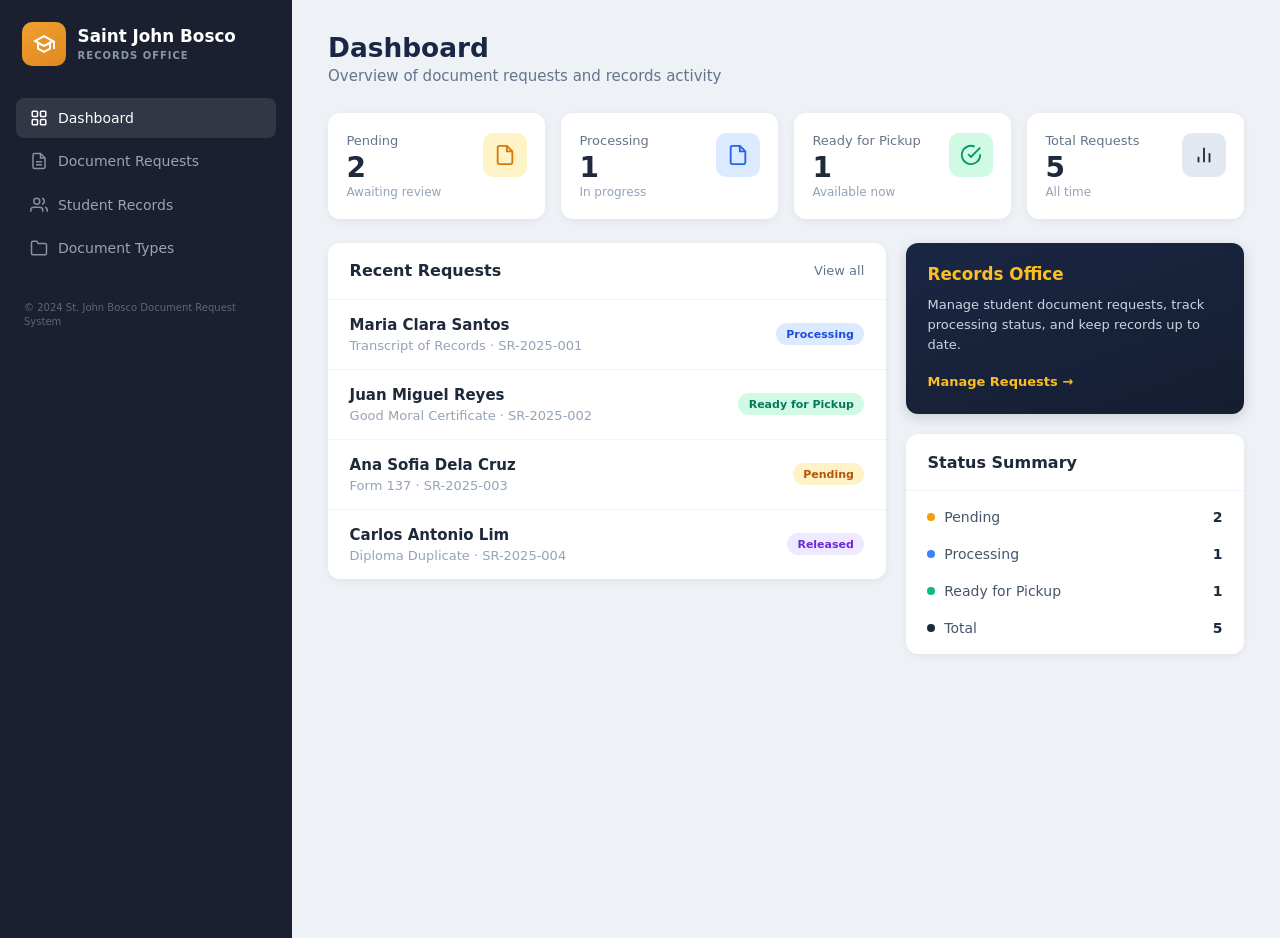
==== dashboard.html @ 3732a853 "Add files via upload" ====
<!DOCTYPE html>
<html lang="en">
<head>
  <meta charset="UTF-8">
  <meta name="viewport" content="width=device-width, initial-scale=1.0">
  <title>Dashboard — Saint John Bosco</title>
  <link rel="stylesheet" href="dashboard.css">
</head>
<body class="dashboard-body">
  <aside class="sidebar">
    <a href="dashboard.html" class="sidebar-brand" aria-label="Saint John Bosco home">
      <span class="sidebar-brand__icon">
        <svg viewBox="0 0 24 24" fill="currentColor" aria-hidden="true">
          <path d="M12 3L1 9l4 2.18v6L12 21l7-3.82v-6l2-1.09V17h2V9L12 3zm6.82 6L12 12.72 5.18 9 12 5.28 18.82 9zM17 15.99l-5 2.73-5-2.73v-3.36L12 15l5-2.37v3.36z"/>
        </svg>
      </span>
      <span>
        <span class="sidebar-brand__title">Saint John Bosco</span>
        <span class="sidebar-brand__subtitle">RECORDS OFFICE</span>
      </span>
    </a>

    <nav aria-label="Main navigation">
      <ul class="sidebar-nav">
        <li>
          <a class="sidebar-nav__link sidebar-nav__link--active" href="dashboard.html">
            <svg viewBox="0 0 24 24" fill="none" stroke="currentColor" stroke-width="2" aria-hidden="true">
              <rect x="3" y="3" width="7" height="7" rx="1"/><rect x="14" y="3" width="7" height="7" rx="1"/>
              <rect x="3" y="14" width="7" height="7" rx="1"/><rect x="14" y="14" width="7" height="7" rx="1"/>
            </svg>
            Dashboard
          </a>
        </li>
        <li>
          <a class="sidebar-nav__link" href="document-request.html">
            <svg viewBox="0 0 24 24" fill="none" stroke="currentColor" stroke-width="2" aria-hidden="true">
              <path d="M14 2H6a2 2 0 0 0-2 2v16a2 2 0 0 0 2 2h12a2 2 0 0 0 2-2V8z"/>
              <polyline points="14 2 14 8 20 8"/><line x1="16" y1="13" x2="8" y2="13"/><line x1="16" y1="17" x2="8" y2="17"/>
            </svg>
            Document Requests
          </a>
        </li>
        <li>
          <a class="sidebar-nav__link" href="student-records.html">
            <svg viewBox="0 0 24 24" fill="none" stroke="currentColor" stroke-width="2" aria-hidden="true">
              <path d="M17 21v-2a4 4 0 0 0-4-4H5a4 4 0 0 0-4 4v2"/><circle cx="9" cy="7" r="4"/>
              <path d="M23 21v-2a4 4 0 0 0-3-3.87"/><path d="M16 3.13a4 4 0 0 1 0 7.75"/>
            </svg>
            Student Records
          </a>
        </li>
        <li>
          <a class="sidebar-nav__link" href="document-types.html">
            <svg viewBox="0 0 24 24" fill="none" stroke="currentColor" stroke-width="2" aria-hidden="true">
              <path d="M22 19a2 2 0 0 1-2 2H4a2 2 0 0 1-2-2V5a2 2 0 0 1 2-2h5l2 3h9a2 2 0 0 1 2 2z"/>
            </svg>
            Document Types
          </a>
        </li>
      </ul>
    </nav>

    <p class="sidebar-footer">© 2024 St. John Bosco Document Request System</p>
  </aside>

  <div class="dashboard-shell">
    <main class="dashboard-main">
      <div class="dashboard-main__inner">
        <h1 class="dashboard-main__heading">Dashboard</h1>
        <p class="dashboard-main__lead">Overview of document requests and records activity</p>

        <div class="stat-cards">
          <article class="stat-card">
            <div>
              <p class="stat-card__label">Pending</p>
              <p class="stat-card__value">2</p>
              <p class="stat-card__hint">Awaiting review</p>
            </div>
            <span class="stat-card__icon stat-card__icon--pending" aria-hidden="true">
              <svg viewBox="0 0 24 24" fill="none" stroke="currentColor" stroke-width="2">
                <path d="M14 2H6a2 2 0 0 0-2 2v16a2 2 0 0 0 2 2h12a2 2 0 0 0 2-2V8z"/><polyline points="14 2 14 8 20 8"/>
              </svg>
            </span>
          </article>
          <article class="stat-card">
            <div>
              <p class="stat-card__label">Processing</p>
              <p class="stat-card__value">1</p>
              <p class="stat-card__hint">In progress</p>
            </div>
            <span class="stat-card__icon stat-card__icon--processing" aria-hidden="true">
              <svg viewBox="0 0 24 24" fill="none" stroke="currentColor" stroke-width="2">
                <path d="M14 2H6a2 2 0 0 0-2 2v16a2 2 0 0 0 2 2h12a2 2 0 0 0 2-2V8z"/><polyline points="14 2 14 8 20 8"/>
              </svg>
            </span>
          </article>
          <article class="stat-card">
            <div>
              <p class="stat-card__label">Ready for Pickup</p>
              <p class="stat-card__value">1</p>
              <p class="stat-card__hint">Available now</p>
            </div>
            <span class="stat-card__icon stat-card__icon--ready" aria-hidden="true">
              <svg viewBox="0 0 24 24" fill="none" stroke="currentColor" stroke-width="2">
                <path d="M22 11.08V12a10 10 0 1 1-5.93-9.14"/><polyline points="22 4 12 14.01 9 11.01"/>
              </svg>
            </span>
          </article>
          <article class="stat-card">
            <div>
              <p class="stat-card__label">Total Requests</p>
              <p class="stat-card__value">5</p>
              <p class="stat-card__hint">All time</p>
            </div>
            <span class="stat-card__icon stat-card__icon--total" aria-hidden="true">
              <svg viewBox="0 0 24 24" fill="none" stroke="currentColor" stroke-width="2">
                <line x1="18" y1="20" x2="18" y2="10"/><line x1="12" y1="20" x2="12" y2="4"/><line x1="6" y1="20" x2="6" y2="14"/>
              </svg>
            </span>
          </article>
        </div>

        <div class="dashboard-grid">
          <section class="card" aria-labelledby="recent-heading">
            <div class="card__header">
              <h2 id="recent-heading" class="card__title">Recent Requests</h2>
              <a class="card__link" href="document-request.html">View all</a>
            </div>
            <ul class="request-list">
              <li class="request-list__item">
                <div>
                  <p class="request-list__name">Maria Clara Santos</p>
                  <p class="request-list__meta">Transcript of Records · SR-2025-001</p>
                </div>
                <span class="badge badge--processing">Processing</span>
              </li>
              <li class="request-list__item">
                <div>
                  <p class="request-list__name">Juan Miguel Reyes</p>
                  <p class="request-list__meta">Good Moral Certificate · SR-2025-002</p>
                </div>
                <span class="badge badge--ready">Ready for Pickup</span>
              </li>
              <li class="request-list__item">
                <div>
                  <p class="request-list__name">Ana Sofia Dela Cruz</p>
                  <p class="request-list__meta">Form 137 · SR-2025-003</p>
                </div>
                <span class="badge badge--pending">Pending</span>
              </li>
              <li class="request-list__item">
                <div>
                  <p class="request-list__name">Carlos Antonio Lim</p>
                  <p class="request-list__meta">Diploma Duplicate · SR-2025-004</p>
                </div>
                <span class="badge badge--released">Released</span>
              </li>
            </ul>
          </section>

          <div class="dashboard-aside">
            <section class="cta-card" aria-labelledby="records-heading">
              <h2 id="records-heading" class="cta-card__title">Records Office</h2>
              <p class="cta-card__text">Manage student document requests, track processing status, and keep records up to date.</p>
              <a class="cta-card__link" href="document-request.html">Manage Requests →</a>
            </section>

            <section class="card" aria-labelledby="summary-heading">
              <div class="card__header">
                <h2 id="summary-heading" class="card__title">Status Summary</h2>
              </div>
              <ul class="summary-list">
                <li class="summary-list__item">
                  <span class="summary-list__left">
                    <span class="summary-dot summary-dot--pending" aria-hidden="true"></span>
                    Pending
                  </span>
                  <span class="summary-list__count">2</span>
                </li>
                <li class="summary-list__item">
                  <span class="summary-list__left">
                    <span class="summary-dot summary-dot--processing" aria-hidden="true"></span>
                    Processing
                  </span>
                  <span class="summary-list__count">1</span>
                </li>
                <li class="summary-list__item">
                  <span class="summary-list__left">
                    <span class="summary-dot summary-dot--ready" aria-hidden="true"></span>
                    Ready for Pickup
                  </span>
                  <span class="summary-list__count">1</span>
                </li>
                <li class="summary-list__item">
                  <span class="summary-list__left">
                    <span class="summary-dot summary-dot--total" aria-hidden="true"></span>
                    Total
                  </span>
                  <span class="summary-list__count">5</span>
                </li>
              </ul>
            </section>
          </div>
        </div>
      </div>
    </main>
  </div>
</body>
</html>
---- dashboard.css ----
.visually-hidden {
  position: absolute;
  width: 1px;
  height: 1px;
  padding: 0;
  margin: -1px;
  overflow: hidden;
  clip: rect(0, 0, 0, 0);
  white-space: nowrap;
  border: 0;
}

.dashboard-body {
  margin: 0;
  min-height: 100vh;
  display: flex;
  font-family: system-ui, -apple-system, "Segoe UI", Roboto, Helvetica, Arial, sans-serif;
  background-color: #eef1f6;
  color: #1e293b;
}

.dashboard-shell {
  flex: 1;
  display: flex;
  flex-direction: column;
  min-width: 0;
  min-height: 100vh;
}

/* —— Sidebar —— */
.sidebar {
  width: 260px;
  flex-shrink: 0;
  display: flex;
  flex-direction: column;
  min-height: 100vh;
  padding: 1.35rem 1rem 1rem;
  background-color: #1a2030;
  position: sticky;
  top: 0;
  align-self: flex-start;
}

.sidebar-brand {
  display: flex;
  align-items: center;
  gap: 0.75rem;
  margin-bottom: 2rem;
  padding: 0 0.35rem;
  text-decoration: none;
  color: inherit;
}

.sidebar-brand__icon {
  display: flex;
  align-items: center;
  justify-content: center;
  width: 44px;
  height: 44px;
  flex-shrink: 0;
  background: linear-gradient(145deg, #f0a030 0%, #e08820 100%);
  border-radius: 10px;
  color: #ffffff;
}

.sidebar-brand__icon svg {
  width: 24px;
  height: 24px;
}

.sidebar-brand__title {
  display: block;
  font-size: 1.05rem;
  font-weight: 700;
  color: #ffffff;
  line-height: 1.25;
}

.sidebar-brand__subtitle {
  display: block;
  margin-top: 0.15rem;
  font-size: 0.625rem;
  font-weight: 600;
  letter-spacing: 0.1em;
  color: #8b95a8;
}

.sidebar-nav {
  display: flex;
  flex-direction: column;
  gap: 0.2rem;
  margin: 0;
  padding: 0;
  list-style: none;
  flex: 1;
}

.sidebar-nav__link {
  display: flex;
  align-items: center;
  gap: 0.65rem;
  padding: 0.7rem 0.85rem;
  font-size: 0.875rem;
  font-weight: 500;
  color: #9aa3b5;
  text-decoration: none;
  border-radius: 8px;
  transition: background-color 0.15s ease, color 0.15s ease;
}

.sidebar-nav__link svg {
  width: 18px;
  height: 18px;
  flex-shrink: 0;
  opacity: 0.85;
}

.sidebar-nav__link:hover {
  background-color: rgba(255, 255, 255, 0.06);
  color: #e2e8f0;
}

.sidebar-nav__link--active {
  background-color: rgba(255, 255, 255, 0.1);
  color: #ffffff;
}

.sidebar-nav__link--active svg {
  opacity: 1;
}

.sidebar-footer {
  margin: 2rem 0 0;
  padding: 0 0.5rem;
  font-size: 0.625rem;
  line-height: 1.45;
  color: #5c6578;
}

/* —— Main —— */
.dashboard-main {
  flex: 1;
  padding: 2rem 2.25rem 2.5rem;
  background-color: #eef1f6;
}

.dashboard-main__inner {
  width: 100%;
  max-width: 1180px;
  margin: 0 auto;
}

.dashboard-main__heading {
  margin: 0 0 0.25rem;
  font-size: 1.65rem;
  font-weight: 700;
  color: #1a2744;
}

.dashboard-main__lead {
  margin: 0 0 1.75rem;
  font-size: 0.9375rem;
  color: #64748b;
}

/* —— Stat cards —— */
.stat-cards {
  display: grid;
  grid-template-columns: repeat(4, 1fr);
  gap: 1rem;
  margin-bottom: 1.5rem;
}

.stat-card {
  display: flex;
  align-items: flex-start;
  justify-content: space-between;
  gap: 0.75rem;
  padding: 1.25rem 1.15rem;
  background: #ffffff;
  border-radius: 12px;
  box-shadow: 0 2px 8px rgba(15, 23, 42, 0.06);
}

.stat-card__label {
  margin: 0;
  font-size: 0.8125rem;
  font-weight: 500;
  color: #64748b;
}

.stat-card__value {
  margin: 0.35rem 0 0.2rem;
  font-size: 1.75rem;
  font-weight: 700;
  color: #1e293b;
  line-height: 1;
}

.stat-card__hint {
  margin: 0;
  font-size: 0.75rem;
  color: #94a3b8;
}

.stat-card__icon {
  display: flex;
  align-items: center;
  justify-content: center;
  width: 44px;
  height: 44px;
  flex-shrink: 0;
  border-radius: 10px;
}

.stat-card__icon svg {
  width: 22px;
  height: 22px;
}

.stat-card__icon--pending {
  background-color: #fef3c7;
  color: #d97706;
}

.stat-card__icon--processing {
  background-color: #dbeafe;
  color: #2563eb;
}

.stat-card__icon--ready {
  background-color: #d1fae5;
  color: #059669;
}

.stat-card__icon--total {
  background-color: #e2e8f0;
  color: #1e293b;
}

/* —— Two-column dashboard —— */
.dashboard-grid {
  display: grid;
  grid-template-columns: 1.65fr 1fr;
  gap: 1.25rem;
  align-items: start;
}

.card {
  background: #ffffff;
  border-radius: 12px;
  box-shadow: 0 2px 8px rgba(15, 23, 42, 0.06);
}

.card__header {
  display: flex;
  align-items: center;
  justify-content: space-between;
  padding: 1.15rem 1.35rem;
  border-bottom: 1px solid #f1f5f9;
}

.card__title {
  margin: 0;
  font-size: 1rem;
  font-weight: 600;
  color: #1e293b;
}

.card__link {
  font-size: 0.8125rem;
  font-weight: 500;
  color: #64748b;
  text-decoration: none;
}

.card__link:hover {
  color: #2563eb;
}

.request-list {
  margin: 0;
  padding: 0;
  list-style: none;
}

.request-list__item {
  display: flex;
  align-items: center;
  justify-content: space-between;
  gap: 1rem;
  padding: 1rem 1.35rem;
  border-bottom: 1px solid #f1f5f9;
}

.request-list__item:last-child {
  border-bottom: none;
}

.request-list__name {
  margin: 0;
  font-size: 0.9375rem;
  font-weight: 600;
  color: #1e293b;
}

.request-list__meta {
  margin: 0.25rem 0 0;
  font-size: 0.8125rem;
  color: #94a3b8;
}

.badge {
  flex-shrink: 0;
  padding: 0.3rem 0.65rem;
  font-size: 0.6875rem;
  font-weight: 600;
  border-radius: 999px;
  white-space: nowrap;
}

.badge--pending {
  background-color: #fef3c7;
  color: #b45309;
}

.badge--processing {
  background-color: #dbeafe;
  color: #1d4ed8;
}

.badge--ready {
  background-color: #d1fae5;
  color: #047857;
}

.badge--released {
  background-color: #ede9fe;
  color: #6d28d9;
}

.dashboard-aside {
  display: flex;
  flex-direction: column;
  gap: 1.25rem;
}

.cta-card {
  padding: 1.35rem 1.35rem 1.5rem;
  background: linear-gradient(160deg, #1a2744 0%, #151d30 100%);
  border-radius: 12px;
  box-shadow: 0 4px 14px rgba(15, 23, 42, 0.15);
}

.cta-card__title {
  margin: 0 0 0.65rem;
  font-size: 1.05rem;
  font-weight: 700;
  color: #fbbf24;
}

.cta-card__text {
  margin: 0 0 1rem;
  font-size: 0.8125rem;
  line-height: 1.55;
  color: #cbd5e1;
}

.cta-card__link {
  font-size: 0.8125rem;
  font-weight: 600;
  color: #fbbf24;
  text-decoration: none;
}

.cta-card__link:hover {
  text-decoration: underline;
}

.summary-list {
  margin: 0;
  padding: 0.5rem 0;
  list-style: none;
}

.summary-list__item {
  display: flex;
  align-items: center;
  justify-content: space-between;
  padding: 0.65rem 1.35rem;
  font-size: 0.875rem;
  color: #475569;
}

.summary-list__left {
  display: flex;
  align-items: center;
  gap: 0.55rem;
}

.summary-dot {
  width: 8px;
  height: 8px;
  border-radius: 50%;
  flex-shrink: 0;
}

.summary-dot--pending { background-color: #f59e0b; }
.summary-dot--processing { background-color: #3b82f6; }
.summary-dot--ready { background-color: #10b981; }
.summary-dot--total { background-color: #1e293b; }

.summary-list__count {
  font-weight: 600;
  color: #1e293b;
}

.dashboard-panel {
  padding: 1.5rem;
  background: #ffffff;
  border-radius: 12px;
  box-shadow: 0 2px 8px rgba(15, 23, 42, 0.06);
}

.dashboard-panel p {
  margin: 0;
  color: #64748b;
  line-height: 1.6;
}

@media (max-width: 1024px) {
  .stat-cards {
    grid-template-columns: repeat(2, 1fr);
  }

  .dashboard-grid {
    grid-template-columns: 1fr;
  }
}

@media (max-width: 640px) {
  .sidebar {
    width: 220px;
    padding: 1rem 0.65rem;
  }

  .dashboard-main {
    padding: 1.25rem 1rem 2rem;
  }

  .stat-cards {
    grid-template-columns: 1fr;
  }
}
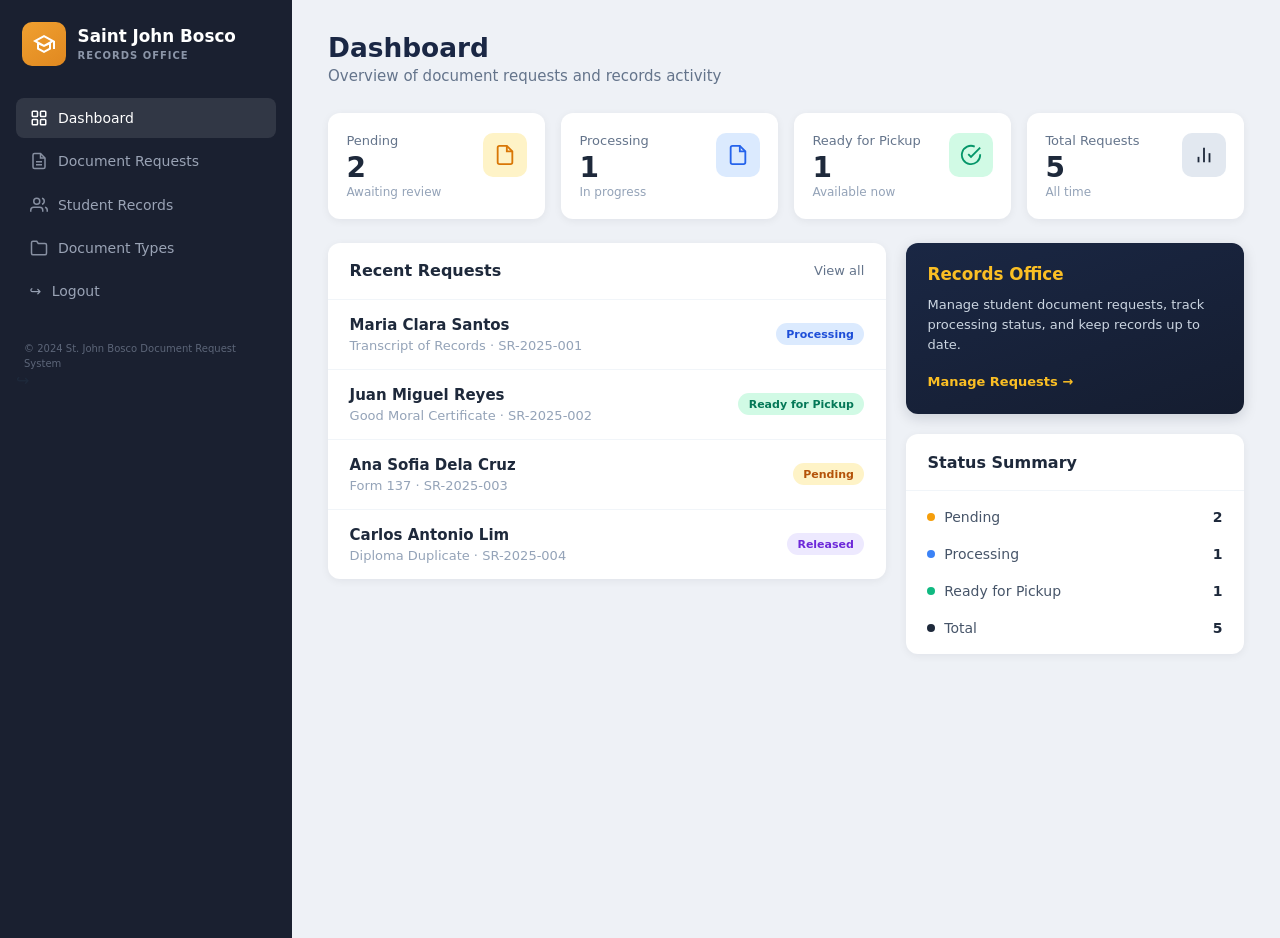
==== commit 03127d19: "Add files via upload" ====
--- a/dashboard.html
+++ b/dashboard.html
@@ -57,10 +57,19 @@
             Document Types
           </a>
         </li>
+        <li>
+          <a class="sidebar-nav__link" href="logout.php">
+            <span>↪</span>
+            Logout
+          </a>
+        </li>
       </ul>
     </nav>
 
     <p class="sidebar-footer">© 2024 St. John Bosco Document Request System</p>
+      <span>↪</span>
+     
+    </a>
   </aside>
 
   <div class="dashboard-shell">
